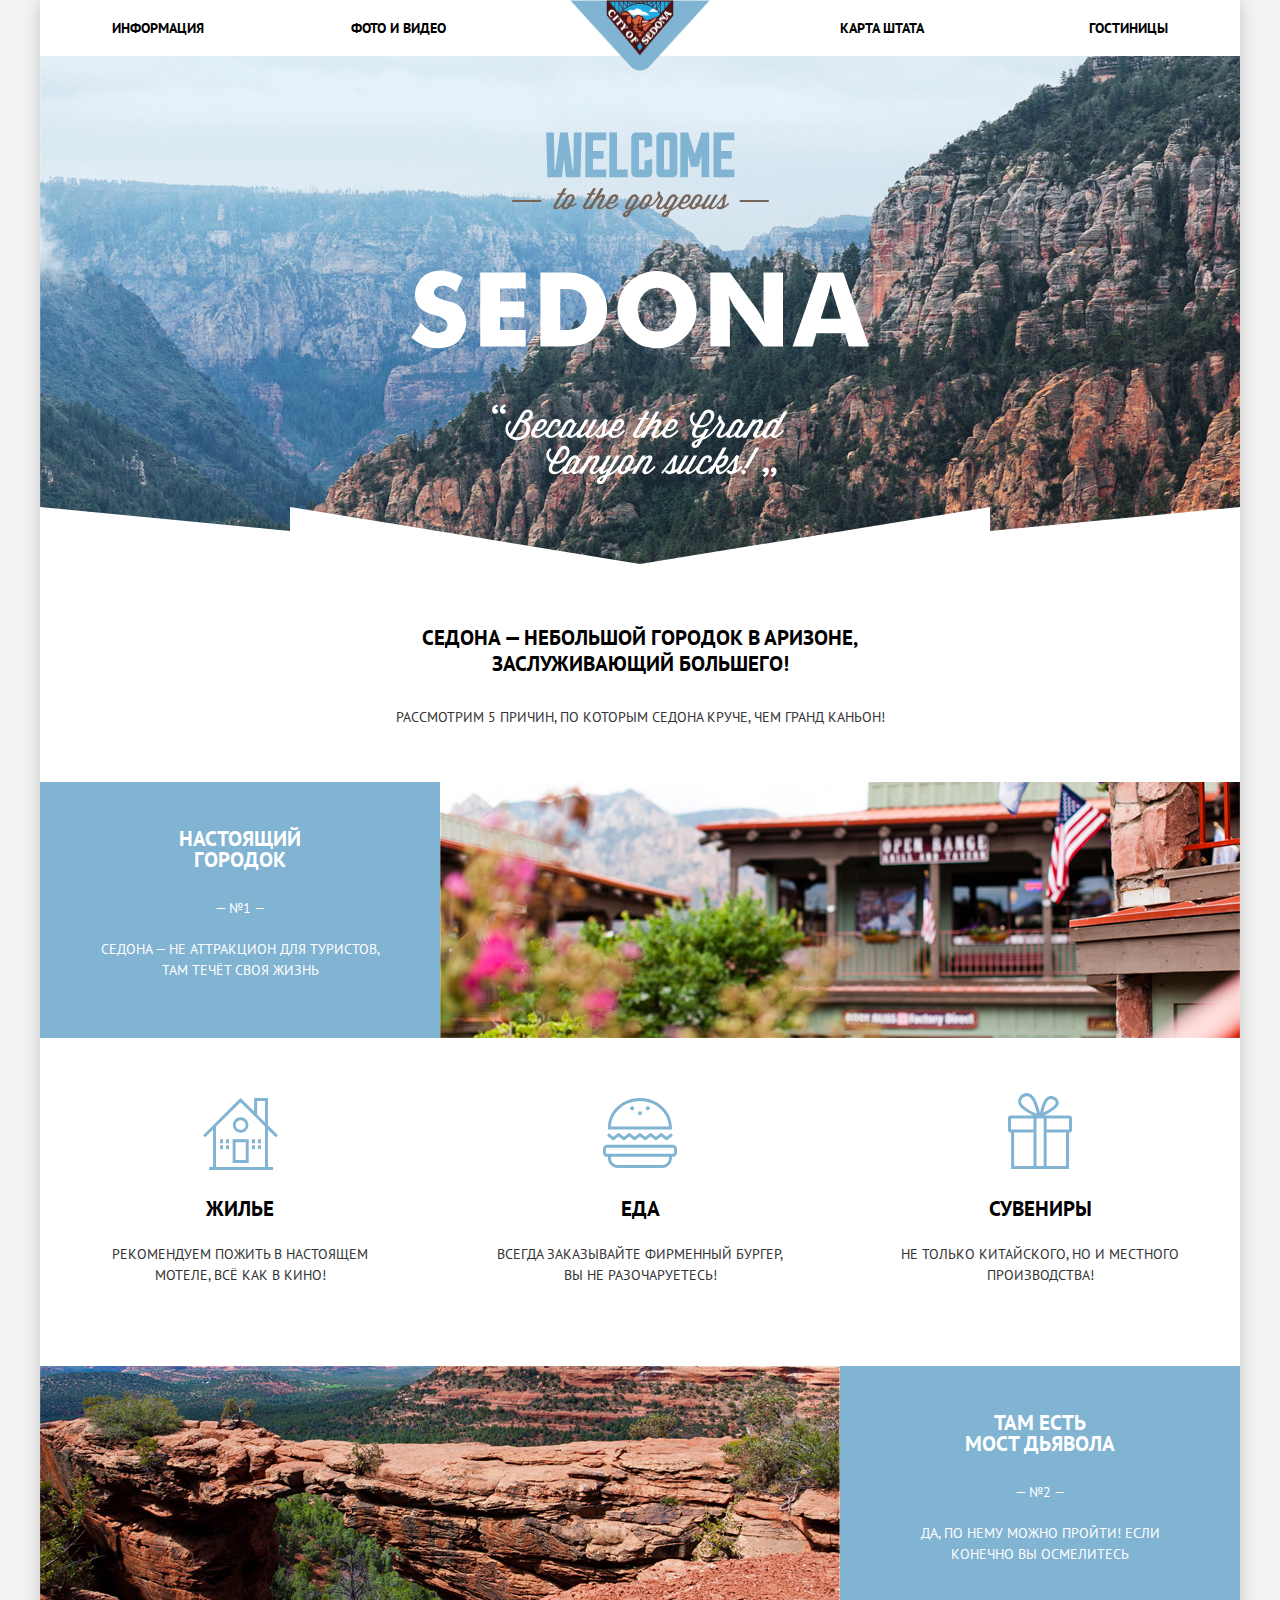
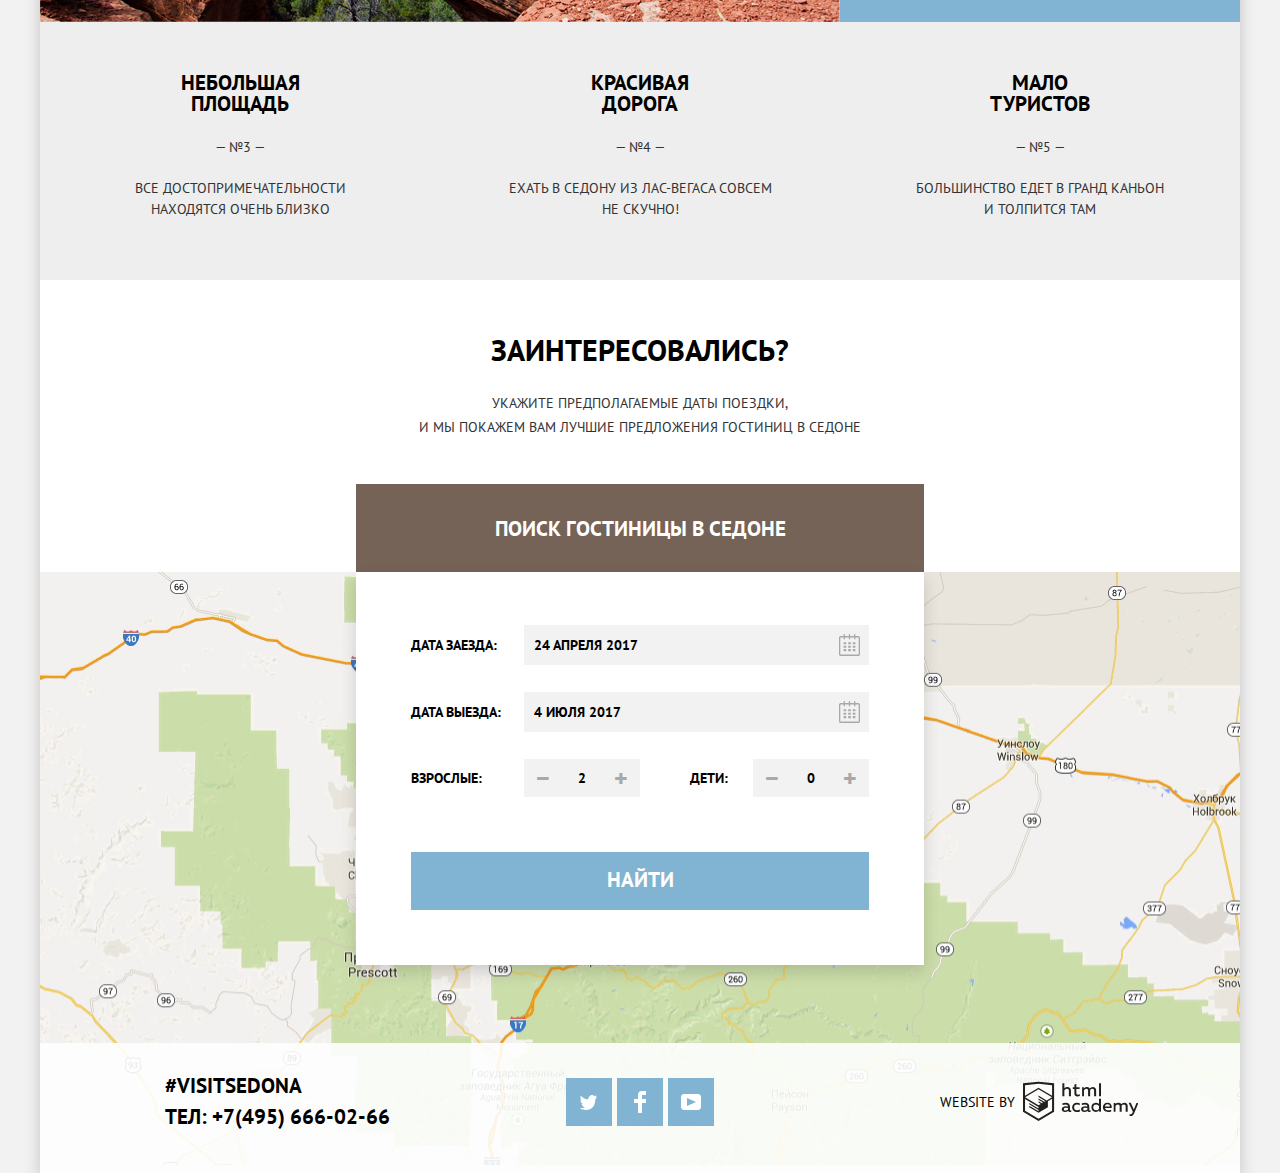
==== index.html @ 421734e9 "окончательные" ====
<!DOCTYPE html>
<html lang="ru">
  <head>
    <meta charset="utf-8">
    <title>HTML Academy: Седона</title>
    <link href="https://fonts.googleapis.com/css?family=PT+Sans:400,700&display=swap&subset=cyrillic" rel="stylesheet">
    <link href="css/normalize.css" rel="stylesheet">
    <link href="css/style.css" rel="stylesheet">
  </head>

  <body>
    <div class="container">
      <header>
        <nav class="main-navigation">
          <a class="main-header-logo"><img src="img/logo/logo.png" width="140" height="71" alt="City of Sedona"></a>
          <ul class="site-navigation">
            <li><a href="#">Информация</a></li>
            <li><a href="#">Фото и видео</a></li>
            <li><a href="#">Карта штата</a></li>
            <li><a href="sedona-hotels.html">Гостиницы</a></li>
          </ul>
        </nav>
      </header>

      <main>
        <section class="welcome-sedona">
          <img src="img/banners/welcome.svg" alt="Добро пожаловать в Седону!" width="459" height="353">
        </section>

        <section class="about-sedona">
          <h1>Седона — небольшой городок в Аризоне, заслуживающий большего!</h1>
          <p>Рассмотрим 5 причин, по которым Седона круче, чем Гранд Каньон!</p>
        </section>
        <section class="advantages">       <!-- Большая секция преимущества -->
          <ul class="reasons-list">
            <li class="big-reason">  <!-- Первая большая причина -->
                <div class="description-column">
                  <h2>Настоящий городок</h2>
                  <p class="reason-number">— №1 —</p>
                  <p class="reason-text">Седона — не аттракцион для туристов, там течёт своя жизнь</p>
                </div>
                <img class="big-reason-img" src="img/content/feature-picture1.jpg" alt="изображение городка в Седоне" width="800" height="256">
            </li>
            <li class="big-reason-advantages big-reason-advantages-housing">
              <h3>Жилье</h3>
              <p>Рекомендуем пожить в настоящем мотеле, всё как в кино!</p>
            </li>
            <li class="big-reason-advantages big-reason-advantages-food">
              <h3>Еда</h3>
              <p>Всегда заказывайте фирменный бургер, вы не разочаруетесь!</p>
            </li>
            <li class="big-reason-advantages big-reason-advantages-souvenirs">
              <h3>Сувениры</h3>
              <p>Не только китайского, но и местного производства!</p>
            </li>
            <li class="big-reason"> <!-- Вторая большая причина -->
              <img class="big-reason-img" src="img/content/feature-picture2.jpg" alt="изображение Моста Дьявола" width="800" height="256">
              <div class="description-column">
                <h2>Там есть<br>Мост дьявола</h2>
                <p class="reason-number">— №2 —</p>
                <p class="reason-text">Да, по нему можно пройти! Если конечно вы осмелитесь</p>
              </div>
            </li>
            <li class="small-reason">          <!-- маленькие причины -->
              <h3>Небольшая площадь</h3>
              <p class="reason-number">— №3 —</p>
              <p>Все достопримечательности находятся очень близко</p>
            </li>
            <li class="small-reason">
              <h3>Красивая дорога</h3>
              <p class="reason-number">— №4 —</p>
              <p>Ехать в Седону из Лас-Вегаса совсем не скучно!</p>
            </li>
            <li class="small-reason">
              <h3>Мало туристов</h3>
              <p class="reason-number">— №5 —</p>
              <p>Большинство едет в Гранд Каньон и толпится там</p>
            </li>
          </ul>
        </section>

        <section class="hotel-search">
          <h2>Заинтересовались?</h2>
          <p class="hotel-search-text">Укажите предполагаемые даты поездки,<br>и мы покажем вам лучшие предложения гостиниц в Седоне</p>
          <button class="brown-button brown-button-big" type="button">Поиск гостиницы в Седоне</button>
          <form class="search-form" action="index.html" method="post">
            <h3 class="visually-hidden">Поиск гостиницы в Седоне</h3>
            <p class="search-form-item">
              <label class="form-item-arrival" for="arrival-date">Дата заезда:</label>
              <input id="arrival-date" type="text" name="arrival-date" placeholder="24 апреля 2017" value="" >
              <button class="input-calendar" type="button">
                <svg xmlns="http://www.w3.org/2000/svg" width="21" height="22" viewBox="0 0 21 22"><path d="M19.251 2.025h-2.845V.648c0-.381-.294-.689-.656-.689-.363 0-.656.308-.656.689v1.377h-3.938V.648c0-.381-.294-.689-.655-.689-.363 0-.657.308-.657.689v1.377H5.906V.648c0-.381-.294-.689-.656-.689-.363 0-.657.308-.657.689v1.377H1.75C.784 2.025 0 2.847 0 3.862v16.302C0 21.179.784 22 1.75 22h17.501c.966 0 1.749-.821 1.749-1.836V3.862c0-1.015-.783-1.837-1.749-1.837zm.437 18.139a.448.448 0 0 1-.437.459H1.75a.45.45 0 0 1-.438-.459V3.862a.45.45 0 0 1 .438-.459h2.844v1.378c0 .381.294.689.657.689.362 0 .656-.308.656-.689V3.403h3.938v1.378c0 .381.294.689.657.689.361 0 .655-.308.655-.689V3.403h3.938v1.378c0 .381.293.689.656.689.362 0 .656-.308.656-.689V3.403h2.845c.241 0 .437.206.437.459v16.302z"/><path d="M4.594 8.225h2.625v2.066H4.594zM4.594 11.668h2.625v2.067H4.594zM4.594 15.112h2.625v2.066H4.594zM9.188 15.112h2.625v2.066H9.188zM9.188 11.668h2.625v2.067H9.188zM9.188 8.225h2.625v2.066H9.188zM13.781 15.112h2.625v2.066h-2.625zM13.781 11.668h2.625v2.067h-2.625zM13.781 8.225h2.625v2.066h-2.625z"/></svg>
              </button>
            </p>
            <p class="search-form-item">
              <label class="form-item-departure" for="departure-date">Дата выезда:</label>
              <input id="departure-date" type="text" name="departure-date" placeholder="4 июля 2017" value="">
              <button class="input-calendar" type="button">
                <svg xmlns="http://www.w3.org/2000/svg" width="21" height="22" viewBox="0 0 21 22"><path d="M19.251 2.025h-2.845V.648c0-.381-.294-.689-.656-.689-.363 0-.656.308-.656.689v1.377h-3.938V.648c0-.381-.294-.689-.655-.689-.363 0-.657.308-.657.689v1.377H5.906V.648c0-.381-.294-.689-.656-.689-.363 0-.657.308-.657.689v1.377H1.75C.784 2.025 0 2.847 0 3.862v16.302C0 21.179.784 22 1.75 22h17.501c.966 0 1.749-.821 1.749-1.836V3.862c0-1.015-.783-1.837-1.749-1.837zm.437 18.139a.448.448 0 0 1-.437.459H1.75a.45.45 0 0 1-.438-.459V3.862a.45.45 0 0 1 .438-.459h2.844v1.378c0 .381.294.689.657.689.362 0 .656-.308.656-.689V3.403h3.938v1.378c0 .381.294.689.657.689.361 0 .655-.308.655-.689V3.403h3.938v1.378c0 .381.293.689.656.689.362 0 .656-.308.656-.689V3.403h2.845c.241 0 .437.206.437.459v16.302z"/><path d="M4.594 8.225h2.625v2.066H4.594zM4.594 11.668h2.625v2.067H4.594zM4.594 15.112h2.625v2.066H4.594zM9.188 15.112h2.625v2.066H9.188zM9.188 11.668h2.625v2.067H9.188zM9.188 8.225h2.625v2.066H9.188zM13.781 15.112h2.625v2.066h-2.625zM13.781 11.668h2.625v2.067h-2.625zM13.781 8.225h2.625v2.066h-2.625z"/></svg>
              </button>
            </p>
            <p class="people-counter">
              <label for="adult">Взрослые:</label>
              <span class="people-counter-container">
                <button type="button">−</button>
                <input id="adult" type="number" name="adult" value="2">
                <button type="button">+</button>
              </span>
            </p>
            <p class="people-counter">
              <label for="child">Дети:</label>
              <span class="people-counter-container">
                <button type="button">−</button>
                <input id="child" type="number" name="child" value="0">
                <button type="button">+</button>
              </span>
            </p>
            <button type="submit" class="blue-button blue-button-big">Найти</button>
          </form>

        </section>
        <img src="img/content/map.png" alt="город Седона расположен в северной части долины Верде штата Аризона, по обе стороны границы между округами Коконино и Явапаи" width="1200" height="593">
      </main>

      <footer class="main-footer index-footer">
        <p class="footer-contacts">
          <span>#visitSEDONA</span>
          <a href="tel:+74956660266">Тел: +7(495) 666-02-66</a>
        </p>
        <ul class="footer-social-list">
          <li>
            <a class="social-button" href="#">
              <span class="visually-hidden">Twitter</span>
              <svg xmlns="http://www.w3.org/2000/svg" xmlns:xlink="http://www.w3.org/1999/xlink" width="17" height="15" viewBox="0 0 17 15">
                <image width="17" height="15"/>
                <path fill="#FFF" d="M10.95.144c1.685-.496 2.984.27 3.577 1.179.673-.231 1.331-.481 2.011-.708a2.345 2.345 0 0 1-.857 1.768c.685.17 1.304-.491 1.304-.491-.169 1-1.006 1.788-1.563 2.024-.231 6.75-3.175 11.217-10.077 11.082h-.446c-.41 0-4.164-.46-4.898-1.887 2.271.196 3.893-.422 4.693-1.177-.96-.3-2.679-.477-2.979-2.95.349.106.564.228 1.19.119C1.705 8.247.374 7.53.448 5.33c.285.328 1.067.536 1.34.472C1.085 5.561-.182 2.442.894.85c1.818 1.854 3.735 3.606 7.152 3.773C8.254 2.33 9.183.793 10.95.144z"/>
              </svg>
            </a>
          </li>
          <li>
            <a class="social-button" href="#">
              <span class="visually-hidden">Facebook</span>
              <svg xmlns="http://www.w3.org/2000/svg" width="12" height="22" viewBox="0 0 12 22">
                <path fill="#FFF" d="M12 4V0H8a4 4 0 0 0-4 4v4H0v4h4v10h4V12h4V8H8V4h4z"/>
              </svg>
            </a>
          </li>
          <li>
            <a class="social-button" href="#">
              <span class="visually-hidden">YouTube</span>
              <svg xmlns="http://www.w3.org/2000/svg" xmlns:xlink="http://www.w3.org/1999/xlink" width="20" height="16" viewBox="0 0 20 16">
                <image width="20" height="16" />
                <path fill="#FFF" d="M17 0H3C1.35 0 0 1.35 0 3v10c0 1.65 1.35 3 3 3h14c1.65 0 3-1.35 3-3V3c0-1.65-1.35-3-3-3zM6.027 11.998V4.002L15.014 8l-8.987 3.998z"/>
              </svg>
            </a>
          </li>
        </ul>
          <p class="footer-copyright">
            <span>
              Website by
            </span>
            <a class="footer-copyright-link" href="https://htmlacademy.ru/intensive/htmlcss" target="_blank">
              <span class="visually-hidden">HTML-Academia</span>
              <svg xmlns="http://www.w3.org/2000/svg" data-name="Layer 1" width="115" height="41" viewBox="0 0 113 39">
                  <path fill="#231f20" d="M46.84 28.22a2.07 2.07 0 0 0 .58-.11v1.4a3.41 3.41 0 0 1-1.24.22 1.75 1.75 0 0 1-1.75-1 5.08 5.08 0 0 1-3.3 1.13c-1.59 0-3.06-.87-3.06-2.68 0-2.24 2.08-2.93 3.9-2.93a11.63 11.63 0 0 1 2.28.26v-.31c0-1.09-.8-1.86-2.3-1.86a7.79 7.79 0 0 0-3.15.67v-1.79a10.72 10.72 0 0 1 3.35-.58c2.48 0 4 1.18 4 3.83v3.14a.57.57 0 0 0 .69.61zm-6.76-1.19a1.42 1.42 0 0 0 1.64 1.29 3.56 3.56 0 0 0 2.53-1v-1.51a10.21 10.21 0 0 0-1.9-.22c-1.1.01-2.27.35-2.27 1.45zM53.06 20.62a5.29 5.29 0 0 1 2.7.67v1.79a4.28 4.28 0 0 0-2.42-.73 2.89 2.89 0 1 0 0 5.76 5.26 5.26 0 0 0 2.55-.67v1.8a6.58 6.58 0 0 1-2.9.6 4.42 4.42 0 0 1-4.72-4.54 4.54 4.54 0 0 1 4.79-4.68zM65.84 28.22a2.07 2.07 0 0 0 .58-.11v1.4a3.41 3.41 0 0 1-1.24.22 1.75 1.75 0 0 1-1.75-1 5.08 5.08 0 0 1-3.3 1.13c-1.59 0-3.06-.87-3.06-2.68 0-2.24 2.08-2.93 3.9-2.93a11.63 11.63 0 0 1 2.28.26v-.31c0-1.09-.8-1.86-2.3-1.86a7.79 7.79 0 0 0-3.15.67v-1.79a10.72 10.72 0 0 1 3.35-.58c2.48 0 4 1.18 4 3.83v3.14a.57.57 0 0 0 .69.61zm-6.76-1.19a1.42 1.42 0 0 0 1.64 1.29 3.56 3.56 0 0 0 2.53-1v-1.51a10.21 10.21 0 0 0-1.9-.22c-1.11.01-2.27.35-2.27 1.45zM76.67 16.85v12.76h-1.76v-1.39a4.07 4.07 0 0 1-3.35 1.62 4.62 4.62 0 0 1 0-9.22 4 4 0 0 1 3.15 1.37v-5.14h2zm-4.76 5.48a2.9 2.9 0 0 0 0 5.8 3 3 0 0 0 2.79-1.84v-2.13a3.06 3.06 0 0 0-2.79-1.83zM82.99 20.62c3.48 0 4.68 2.81 4.12 5.34h-6.58c.22 1.57 1.75 2.22 3.35 2.22a6.41 6.41 0 0 0 2.77-.62v1.68a7.5 7.5 0 0 1-3.14.6c-2.68 0-5-1.53-5-4.61a4.39 4.39 0 0 1 4.48-4.61zm.09 1.62a2.39 2.39 0 0 0-2.57 2.26h4.85a2.06 2.06 0 0 0-2.28-2.26zM89.1 29.61v-8.75h1.73v1.09a4 4 0 0 1 2.92-1.33 3 3 0 0 1 2.73 1.4 4.33 4.33 0 0 1 3.06-1.4 3.21 3.21 0 0 1 3.32 3.52v5.47h-2V24.2a1.67 1.67 0 0 0-1.73-1.84 2.94 2.94 0 0 0-2.17 1.18V29.61h-2V24.2a1.67 1.67 0 0 0-1.73-1.84 3.11 3.11 0 0 0-2.32 1.35v5.91h-2zM111.47 20.86h2l-4.1 9.93c-.95 2.28-2.19 3-3.52 3a5 5 0 0 1-1.15-.15v-1.66a3 3 0 0 0 .89.13c.95 0 1.66-.67 2.17-2l.18-.44-4.16-8.82h2.13l3 6.6zM40.66 1.53v5a4 4 0 0 1 2.83-1.2A3.41 3.41 0 0 1 47.1 8.9v5.41h-2V9.15a1.9 1.9 0 0 0-2-2.1 3.08 3.08 0 0 0-2.44 1.46v5.8h-2V1.53h2zM52.43 2.42v3.12h3.17v1.71h-3.17v4c0 1.15.53 1.53 1.66 1.53a4.71 4.71 0 0 0 1.77-.35v1.68a7.14 7.14 0 0 1-2.35.38 2.68 2.68 0 0 1-3-2.88V7.23h-1.6V5.52h1.57V2.88zM58.1 14.29V5.54h1.73v1.09a4 4 0 0 1 2.92-1.33 3 3 0 0 1 2.73 1.4 4.33 4.33 0 0 1 3.06-1.4 3.21 3.21 0 0 1 3.32 3.52v5.47h-2V8.88a1.67 1.67 0 0 0-1.73-1.84 2.94 2.94 0 0 0-2.17 1.18V14.29h-2V8.88a1.67 1.67 0 0 0-1.73-1.84 3.11 3.11 0 0 0-2.32 1.35v5.91h-2zM74.72 1.52h1.95v12.76h-1.95zM15.44.02h-.16L0 1.62v28l15.28 9.09 15.28-9.09v-28zm13.12 28.45l-13.28 7.9L2 28.47V16.99l13.22 7.87v1.43l-9.07-5.4v1.38l9.11 5.47v1.46l-9.1-5.42v1.38l9.11 5.47 9.19-5.5V19.22l4.1-2.45v11.67zm0-13.16l-3.65 2.14-1.68 1-8-4.76v1.38l6.84 4.07h-.06l-.15.09-1 .57-5.64-3.36v1.38l4.45 2.65-1.05.7-3.36-2v1.38l2.21 1.3-2.25 1.35-13.16-7.82 13.17-7.92zm0-1.39L15.21 6.05l-13.2 7.86V3.41l13.28-1.39 13.28 1.39v10.51z"/>
              </svg>
            </a>
          </p>
      </footer>
    </div>
  </body>
</html>
---- css/style.css ----
body {
  margin: 0;
  padding: 0;

  font-family: "PT Sans", Arial, sans-serif;
  font-size: 14px;
  line-height: 1.86;
  font-weight: 400;
  color: #000000;
  text-transform: uppercase;
  background-color: #f2f2f2;
}

a {
  text-decoration: none;
}

.visually-hidden {
  position: absolute;
  clip: rect(0 0 0 0);
  width: 1px;
  height: 1px;
  margin: -1px;
}

.container {
  position: relative;
  margin: 0 auto;
  width: 1200px;
  box-shadow: 0px 5px 15px 0 rgba(0,1,1,0.2);
}

.brown-button {
  font-family: "PT Sans", Arial, sans-serif;
  text-transform: uppercase;
  line-height: 1.5;
  font-weight: 700;
  outline: none;
  color: #ffffff;
  text-align: center;
  background-color: #766357;
  border: none;
  display: inline-block;
  vertical-align: top;
  height: 20px;
  padding-left: 17px;
  padding-right: 17px;
  padding-top: 4px;
  padding-bottom: 3px;
  cursor: pointer;
}

.blue-button {
  font-family: "PT Sans", Arial, sans-serif;
  text-transform: uppercase;
  font-size: 14px;
  line-height: 1.5;
  font-weight: 700;
  outline: none;
  color: #ffffff;
  text-align: center;
  background-color: #81b3d2;
  border: none;
  display: inline-block;
  vertical-align: top;
}

.main-navigation {
  color: #000000;
  font-weight: 700;
  background-color: #ffffff;
  position: relative;
  z-index: 1;
}

.nav-selected {
  color: #766357;
  font-weight: 700;
}

.site-navigation {
  display: flex;
  flex-wrap: wrap;
  list-style: none;
  margin: 0;
  padding: 0;
  padding-top: 15px;
  padding-bottom: 15px;
  margin-top: -71px;
  justify-content: flex-start;
  align-items: center;
}

.site-navigation a {
  font-weight: 700;
  color: inherit;
}

.site-navigation li {
  flex-basis: 239px;
}

.site-navigation li:nth-child(4n + 1) {
  padding-left: 72px;
  text-align: left;
}

.site-navigation li:nth-child(4n + 2) {
  text-align: left;
}

.site-navigation li:nth-child(4n + 3) {
  text-align: right;
  margin-left: 95px;
}

.site-navigation li:nth-child(4n + 4) {
  text-align: right;
  margin-left: 5px;
}

.site-navigation a:hover,
.site-navigation a:focus {
  color: #81b3d2;
}

.site-navigation a:active {
  color: #000000;
  opacity: 0.3;
}

.main-header-logo {
  display: block;
  margin: 0 auto;
  width: 140px;
  height: 71px;
}

.welcome-sedona {
  position: relative;
  background-image: url("../img/bg/background-photo.jpg");
  background-repeat: no-repeat;
  background-position: center -82px;
  height: 508px;
  background-color: #3f86b0;
  background-size: cover;
  text-align: center;
}

.welcome-sedona::after {
  content: "";
  position: absolute;
  background-repeat: no-repeat;
  bottom: 0;
  height: 57px;
  left: 0;
  right: 0;
  background-image: url("../img/bg/intro-mask.svg");
}

.welcome-sedona img {
  margin-top: 76px;
  width: 459px;
  height: 353px;
}

.about-sedona {
  text-align: center;
  background-color: #ffffff;
  padding-top: 61px;
  padding-bottom: 52px;
}

.about-sedona h1 {
  width: 450px;
  font-size: 21px;
  line-height: 1.24;
  font-weight: 700;
  margin-left: auto;
  margin-right: auto;
  margin-top: 0;
  margin-bottom: 27px;
}

.about-sedona p {
  margin: 0;
  padding: 0;
  width: 600px;
  margin-left: auto;
  margin-right: auto;
  color: #333333;
}

/* ПРЕИМУЩЕСТВА СЕДОНЫ */
.reasons-list {
  padding: 0;
  margin: 0;
  list-style: none;
  line-height: 1.5;
  text-align: center;
  display: flex;
  flex-wrap: wrap;
}

.big-reason {
  min-height: 140px;
  flex-basis: 100%;
  display: flex;
  background-color: #81b3d2;
}

/* ПЕРВАЯ БОЛЬШАЯ ПРИЧИНА */
.description-column {
  margin: 0;
  line-height: 21px;
  color: #ffffff;
  min-height: 140px;
  padding-top: 46px;
  padding-bottom: 30px;
  padding-left: 48px;
  padding-right: 48px;
  flex-grow: 1;
}

.description-column h2 {
  margin: 0;
  padding: 0;
  font-size: 21px;
  font-weight: 700;
  width: 160px;
  margin-left: auto;
  margin-right: auto;
  margin-bottom: 28px;
}

.reason-number {
  margin: 0;
  margin-bottom: 20px;
}

.reason-text {
  margin: 0;
  padding: 0;
}

.big-reason-img {
  vertical-align: top;
}

.big-reason-advantages,
.small-reason {
  box-sizing: border-box;
}

.big-reason-advantages {
  background-color: #ffffff;
  width: 400px;
  padding-top: 160px;
  padding-bottom: 80px;
  padding-left: 55px;
  padding-right: 55px;
}

.big-reason-advantages h3 {
  line-height: 1;
  margin: 0;
  font-size: 21px;
  font-weight: 700;
  margin-bottom: 25px;
}

.big-reason-advantages p {
  margin: 0;
  color: #333333;
}

.big-reason-advantages-housing {
  background-image: url(../img/bg/icon-reason1.svg);
  background-repeat: no-repeat;
  background-position: top 60px center;
}

.big-reason-advantages-food {
  background-image: url(../img/bg/icon-reason3.svg);
  background-repeat: no-repeat;
  background-position: top 60px center;
}

.big-reason-advantages-food p {
  width: 290px;
}

.big-reason-advantages-souvenirs {
  background-image: url(../img/bg/icon-reason2.svg);
  background-repeat: no-repeat;
  background-position: top 55px center;
}

.small-reason {
  background-color: #eeeeee;
  width: 400px;
  padding-top: 50px;
  padding-bottom: 60px;
  padding-left: 65px;
  padding-right: 65px;
}

.small-reason h3 {
  margin: 0;
  line-height: 1;
  font-size: 21px;
  font-weight: 700;
  padding-left: 58px;
  padding-right: 58px;
  margin-bottom: 23px;
}

.small-reason p {
  margin: 0;
  width: 270px;
  color: #333333;
}

.small-reason:last-of-type p:not(.reason-number){
  width: 250px;
  margin-left: 10px;
}

.small-reason .reason-number {
  margin-bottom: 20px;
}

.hotel-search {
  position: relative;
  text-align: center;
  padding-top: 52px;
  background-color: #ffffff;
}

.hotel-search h2 {
  margin: 0;
  padding: 0;
  font-size: 30px;
  line-height: 36px;
  font-weight: 700;
}

.hotel-search-text {
  margin: 0;
  padding: 0;
  margin-top: 23px;
  line-height: 24px;
  font-weight: 400;
  color: #333333;
}

.brown-button-big {
  font-size: 21px;
  margin-top: 45px;
  height: 88px;
  width: 568px;
  cursor: pointer;
}

.search-form {
  margin: 0;
  padding: 0;
  position: absolute;
  top: 100%;
  left: 50%;
  margin-left: -284px;
  display: flex;
  flex-wrap: wrap;
  align-content: flex-start;
  align-items: stretch;
  background-color: #ffffff;
  text-align: left;
  padding-top: 53px;
  padding-bottom: 40px;
  padding-left: 55px;
  padding-right: 55px;
  width: 458px;
  min-height: 300px;
  box-shadow: 0px 7px 15px 0 rgba(0, 1, 1, 0.15);
}

.search-form input {
  height: 36px;
  text-transform: uppercase;
}

.search-form-item {
  margin: 0;
  padding: 0;
  margin-bottom: 27px;
  position: relative;
  display: flex;
  flex-basis: 100%;
  justify-content: space-between;
  align-items: center;
}

.search-form-item input {
  padding: 0;
  width: 298px;
  margin-left: auto;
  padding-right: 35px;
  padding-left: 8px;
}

::-webkit-input-placeholder {
  color: #000000;
}

input[type="text"]::-moz-placeholder {
  color: #000000;
  opacity: 1;
}

::-ms-input-placeholder {
  color: #000000;
}

:-ms-input-placeholder {
  color: #000000;
}

input[type='number'] {
  -moz-appearance:textfield;
}

input::-webkit-outer-spin-button,
input::-webkit-inner-spin-button {
  -webkit-appearance: none;
}

.search-form input::-webkit-outer-spin-button,
.search-form input::-webkit-inner-spin-button {
  -webkit-appearance: none;
}

.input-calendar {
  outline: none;
  border: none;
  margin: 0;
  padding: 0;
  width: 30px;
  height: 38px;
  position: absolute;
  right: 5px;
  top: 0;
  margin-top: 2px;
  background-color: transparent;
  fill: #a9a9a9;
  cursor: pointer;
}

.input-calendar:hover,
.input-calendar:focus {
  background-color: transparent;
  fill: #231f20;
}

.input-calendar:active {
  background-color: transparent;
  fill: #81b3d2;
}

.people-counter {
  display: flex;
  align-items: center;
  justify-content: space-between;
  flex-basis: 50%;
  margin: 0;
  padding: 0;
  min-height: 38px;
  margin-bottom: 55px;
  flex-grow: 1;
}

.people-counter-container {
  display: flex;
  justify-content: flex-start;
  align-items: center;
}

.people-counter input {
  padding: 0;
  width: 36px;
  height: 34px;
  text-align: center;
}

.people-counter:nth-child(2n + 1) label {
  margin-left: 50px;
}

.people-counter button {
  outline: none;
  border: none;
  background-color: #f2f2f2;
  width: 38px;
  height: 38px;
  color: #a9a9a9;
  font-size: 26px;
  font-weight: 800;
  cursor: pointer;
}

.people-counter button:hover,
.people-counter button:focus {
  color: #231f20;
}

.people-counter button:active {
  color: #81b3d2
}

.hotel-search label {
  font-weight: 700;
}

.hotel-search input {
  font-family: "PT Sans", Arial, sans-serif;
  font-size: 14px;
  line-height: 26px;
  font-weight: 700;
  outline: none;
  background-color: #f2f2f2;
  border: 2px solid #f2f2f2;
}

.hotel-search input:hover {
  background-color: #ebebeb;
  border: 2px solid #ebebeb;
}

.hotel-search input:focus {
  background-color: #ffffff;
  border: 2px solid #e5e5e5;
}

.brown-button:hover,
.brown-button:focus {
  background-color: #604e43;
}

.brown-button:active {
  background-color: #503e33;
  color: rgba(255, 255, 255, 0.3);
}

.column-2 .brown-button {
  margin-top: 14px;
}

.blue-button-detail {
  height: 20px;
  margin-top: 14px;
  padding-left: 17px;
  padding-right: 17px;
  padding-top: 4px;
   padding-bottom: 3px;
}

.blue-button-big {
  font-size: 21px;
  padding-top: 12px;
  padding-bottom: 14px;
  width: 100%;
  cursor: pointer;
}

.blue-button:hover,
.blue-button:focus {
  background-color: #669ec0;
}

.blue-button:active {
  background-color: #5496bd;
  color: rgba(255, 255, 255, 0.3);
}

.main-footer {
  display: flex;
  justify-content: center;
  align-items: flex-start;
  padding-top: 30px;
  padding-bottom: 42px;
  padding-left: 125px;
  padding-right: 101px;
  background-color: rgba(254, 254, 254, 0.9);
  min-height: 50px;
}

.index-footer {
  position: absolute;
  bottom: 0;
  right: 0;
  left: 0;
}

.footer-contacts {
  font-size: 21px;
  font-weight: 700;
  line-height: 1.24;
  width: 370px;
  padding: 0;
  margin: 0;
  margin-right: 170px;
}

.footer-contacts a {
  color: #000000;
}

.footer-contacts span {
  display: block;
  margin-bottom: 5px;
}

.footer-social-list {
  text-align: center;
  align-self: center;
  list-style: none;
  margin: 0;
  padding: 0;
  margin-top: 5px;
  display: flex;
  width: 250px;
  flex-wrap: wrap;
}

.social-button {
  display: flex;
  width: 46px;
  height: 48px;
  align-items: center;
  justify-content: center;
  background-color: #81b3d2;
  margin-bottom: 5px;
  margin-right: 5px;
}

.social-button:hover,
.social-button:focus {
  background-color: #669ec0;
}

.social-button:active {
  background-color: #5496bd;
}

.social-button:active path {
  opacity: 0.3;
}

.footer-copyright {
  display: flex;
  align-items: center;
  margin: 0;
  width: 320px;
  margin-left: 218px;
  text-align: center;
  align-self: center;
}

.footer-copyright span {
  margin-right: 8px;
  min-width: 75px;
}

.footer-copyright-link {
  display: block;
  margin-top: 6px;
}

.footer-copyright-link:hover path,
.footer-copyright-link:focus path {
  fill: #81b3d2;
}

.footer-copyright-link:active path {
  fill: #bdbbbc
}

/* Для страницы sedona-hotels*/

.filter-form {
  background-image: url(../img/bg/filter-background.jpg);
  min-height: 165px;
  background-color: #4a789d;
  background-repeat: no-repeat;
  background-position: center -295px;
  padding-left: 72px;
  padding-right: 74px;
  padding-top: 28px;
  padding-bottom: 5px;
}

.filter-form form {
  display: flex;
}

.filter-form p {
  margin: 0;
  padding: 0;
}

.filter-form legend {
  font-size: 16px;
  font-weight: 700;
  line-height: 1.31;
  color: #ffffff;
  margin-bottom: 21px;
}

.filter-form label {
  color: #ffffff;
  line-height: 1.86;
}

.filter-form fieldset {
  margin: 0;
  padding: 0;
  border: 0 none;
  flex-basis: 200px;
  margin-right: 55px;
}

/* ЧЕКБОКСЫ */
.form-checkbox {
  padding-left: 39px;
  padding-top: 3px;
  padding-bottom: 3px;
  cursor: pointer;
  position: relative;
}

.form-checkbox input[type="checkbox"] + .checkbox-indicator {
  position: absolute;
  top: 0;
  left: 0;
  width: 27px;
  height: 23px;
  background-repeat: no-repeat;
  background-image: url(../img/icons/checkbox-off.svg);
}

.form-checkbox input[type="checkbox"]:checked + .checkbox-indicator {
  background-image: url(../img/icons/checkbox-on.svg);
}

.form-checkbox input[type="checkbox"]:focus + .checkbox-indicator {
  outline: 2px solid #6a6a6a;
}

.form-checkbox input[type="checkbox"]:disabled + .checkbox-indicator {
  background-image: url(../img/icons/checkbox-off-disabled.svg);
}

.form-checkbox input[type="checkbox"]:checked:disabled + .checkbox-indicator {
  background-image: url(../img/icons/checkbox-on-disabled.svg);
}

.filter-item {
  margin-bottom: 22px;
}

/* СЛОЖНЫЙ ФИЛЬТР */
.filter-range {
  width: 316px;
  color: #ffffff;
  margin-left: auto;
}

.filter-range-title {
  margin-bottom: 9px;
  font-weight: 600;
  font-size: 16px;
  line-height: 21px;
}

.price-controls {
  position: relative;
  height: 34px;
  margin-bottom: 20px;
  font-size: 0;
  border: 2px solid #ffffff;
  border-radius: 2px;
}

.price-controls::after {
  content: "";
  position: absolute;
  top: 50%;
  left: 50%;
  width: 2px;
  height: 22px;
  background: #ffffff;
  transform: translate(-50%, -50%);
}

.price-controls label {
  display: inline-block;
  font-size: 14px;
  vertical-align: middle;
  cursor: pointer;
}

.price-controls .min-price {
  width: 90px;
  padding-left: 65px;
}

.price-controls .max-price {
  width: 90px;
  margin-left: 10px;
  padding-left: 45px;
}

.price-controls input {
  width: 50px;
  margin: 0;
  color: inherit;
  font: inherit;
  background: none;
  border: none;
}

.range-controls {
  position: relative;
  margin-bottom: 32px;
}

.range-controls .scale {
  height: 2px;
  background: rgba(255, 255, 255, 0.3);
}

.range-controls .bar {
  width: 80%;
  height: 2px;
  background: #ffffff;
}

.range-toggle {
  position: absolute;
  top: -9px;
  width: 4px;
  height: 4px;
  background: #ababab;
  border: 8px solid #ffffff;
  border-radius: 50%;
  box-shadow: 0 2px 1px 0 rgba(0, 1, 1, 0.2);
  cursor: pointer;
}

.range-toggle:hover {
  background: #1c4f80;
}

.range-toggle-min {
  left: 0;
}

.range-toggle-max {
  left: 80%;
}

.btn-transparent {
  display: block;
  margin: 0 auto;
  padding: 6px 35px;
  font-size: 14px;
  line-height: 20px;
  color: #ffffff;
  text-transform: uppercase;
  background: transparent;
  border: 2px solid #ffffff;
  border-radius: 2px;
  cursor: pointer;
}

.btn-transparent:hover {
  color: #000000;
  background: #ffffff;
}

/* ПОЛОСА С СОРТИРОВКОЙ */
.results {
  background-color: #fefefe;
  display: flex;
  align-items: center;
  padding-left: 72px;
  padding-right: 65px;
  padding-top: 31px;
  padding-bottom: 30px;
  border-bottom: 1px solid #f2f2f2;
}

.results h3 {
  margin: 0;
  font-size: 21px;
  font-weight: 700;
  line-height: 26px;
  text-align: left;
  width: 165px;
}

.results h4,
.sorting-list li {
  margin: 0;
  padding: 0;
  font-size: 12px;
  font-weight: 400;
  line-height: 18px;
  text-align: left;
}

.sorting-list {
  margin: 0;
  padding: 0;
  display: flex;
  flex-wrap: wrap;
  min-width: 400px;
  margin-right: auto;
}

.results h4 {
  margin-right: 8px;
}

.sorting-list li {
  list-style: none;
  margin-left: 33px;
}

.sorting-list a {
  color: #000000;
  opacity: 0.7;
  border-bottom: 1px dotted #81b3d2;
}

.sorting-list .sort-selected {
  color: #81b3d2;
  border-color: transparent;
}

.sorting-list a:not(.sort-selected):hover,
.sorting-list a:not(.sort-selected):focus {
  color: #81b3d2;
}

.sorting-list a:not(.sort-selected):active {
  color: #000000;
  border-color: transparent;
}

.sorting-buttons {
  min-width: 45px;
}

.sorting-item:first-child {
  margin-right: 10px;
}

.sorting-item-selected path{
  fill: #81b3d2;
}

.sorting-item:hover path,
.sorting-item:focus path {
  fill: #000000;
}

.sorting-item:active path {
  fill: #81b3d2;
}

.description-hotel .name-hotel{
  color: #000000;
}

.description-hotel .name-hotel:hover,
.description-hotel .name-hotel:focus {
  color: #81b3d2;
}

.description-hotel .name-hotel:active {
  opacity: 0.3;
}

.found-hotel ul {
  list-style: none;
  margin: 0;
  padding: 0;
}

.all-found-hotels {
  background-color: #fefefe;
}

.found-hotel {
  display: flex;
  flex-direction: row;
  border-bottom: 1px solid #f2f2f2;
  justify-content: space-between;
  padding-left: 72px;
  padding-right: 73px;
  padding-top: 18px;
  padding-bottom: 24px;
}

.found-hotel figure {
  margin: 0;
  padding-top: 10px;
}

.found-hotel h3 {
  margin: 0;
  padding: 0;
}

.description-hotel {
  padding: 0;
  margin: 0;
  margin-left: 30px;
  margin-right: auto;
  margin-bottom: 7px;
  min-width: 260px;
}

.columns-container {
  margin: 0;
  padding: 0;
  display: flex;
}

.column-1 {
  margin: 0;
  padding: 0;
  min-height: 36px;
  -ms-grid-row-align: center;
  align-self: center;
  margin-right: 6px;
}

.description-hotel h3 {
  font-size: 21px;
  font-weight: 700;
}

.description-hotel p,
.rating {
  margin: 0;
  padding: 0;
  line-height: 1.5;
  color: #333333;
}

.rating {
  margin: 0;
  padding: 0;
  padding-top: 10px;
  margin-bottom: 6px;
  display: flex;
  flex-direction: column;
  justify-content: space-between;
}

.rating ul {
  display: flex;
  list-style: none;
  justify-content: flex-end;
}

.rating li {
  padding-left: 5px;
}

.rating p {
  margin: 0;
  background-color: #f2f2f2;
  color: #666666;
  padding-top: 3px;
  padding-right: 13px;
  padding-bottom: 3px;
  padding-left: 16px;
}

.rating-nmb {
  margin: 0;
}
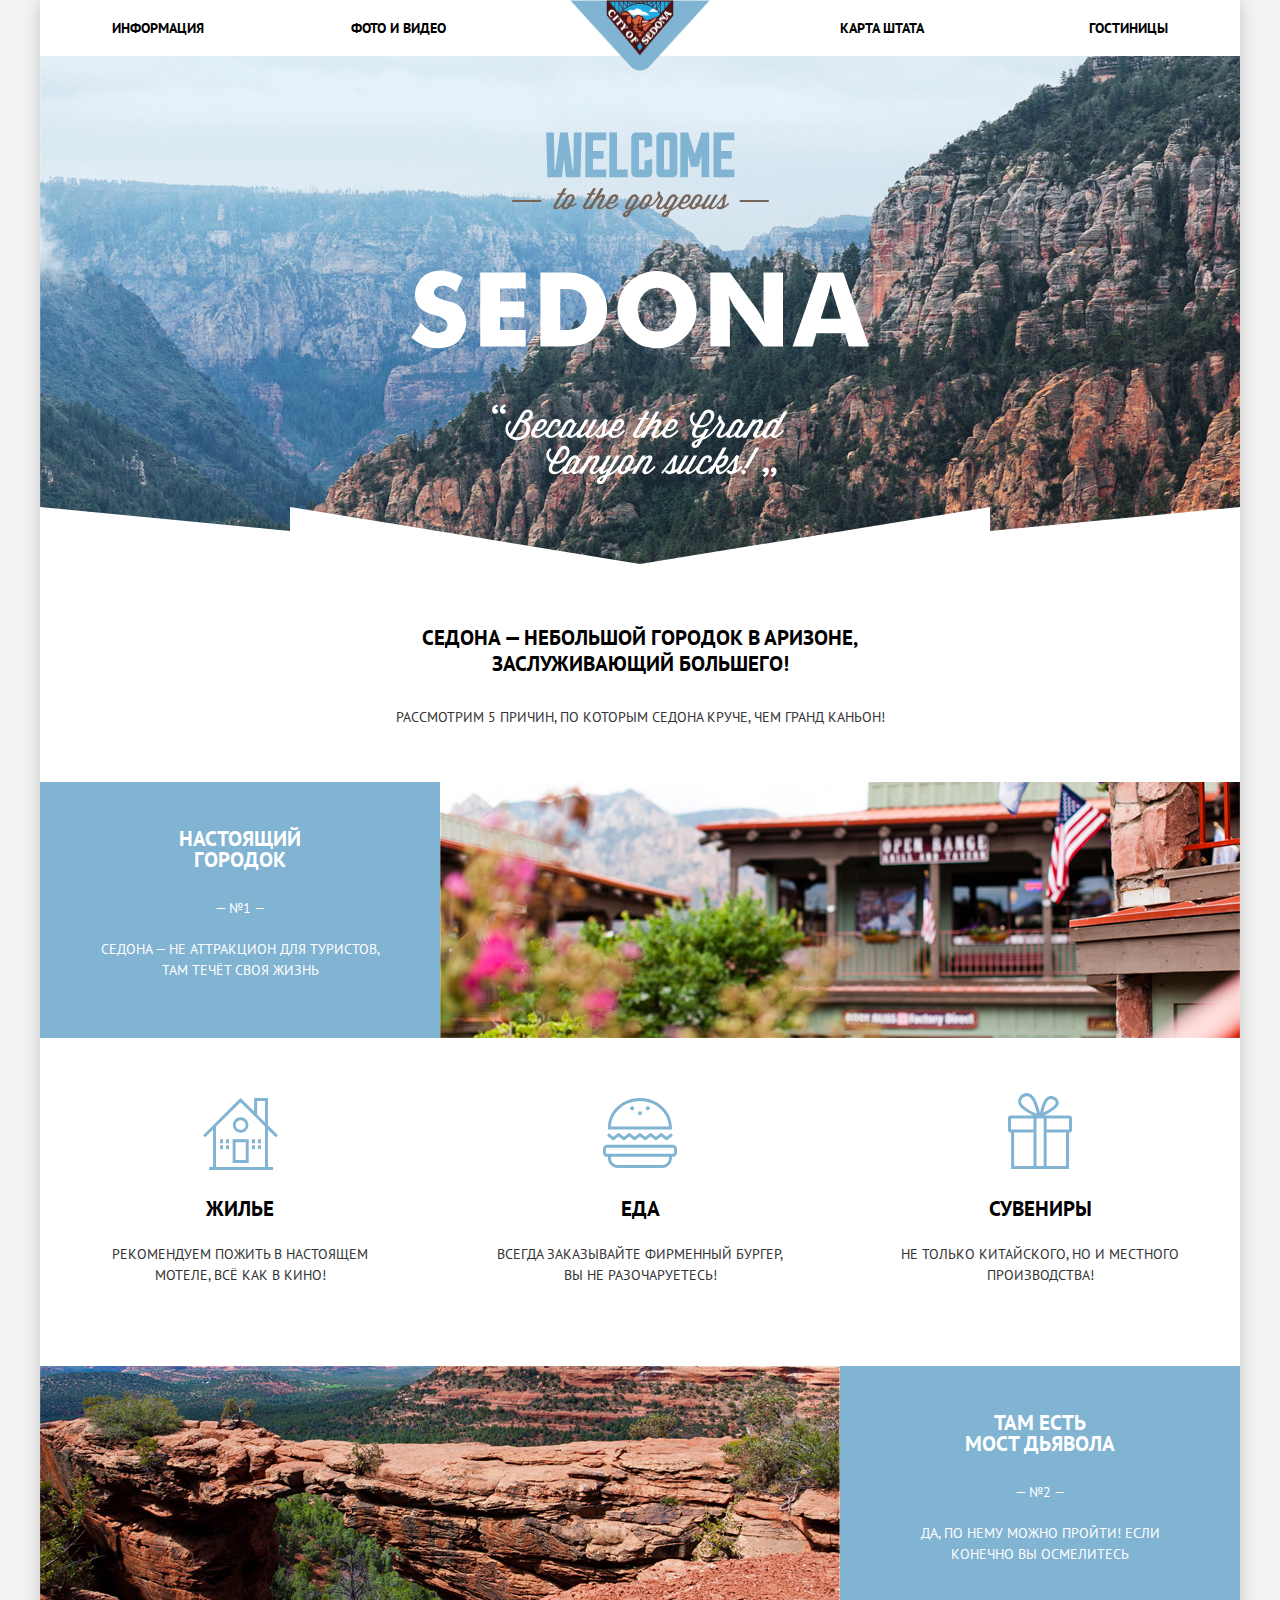
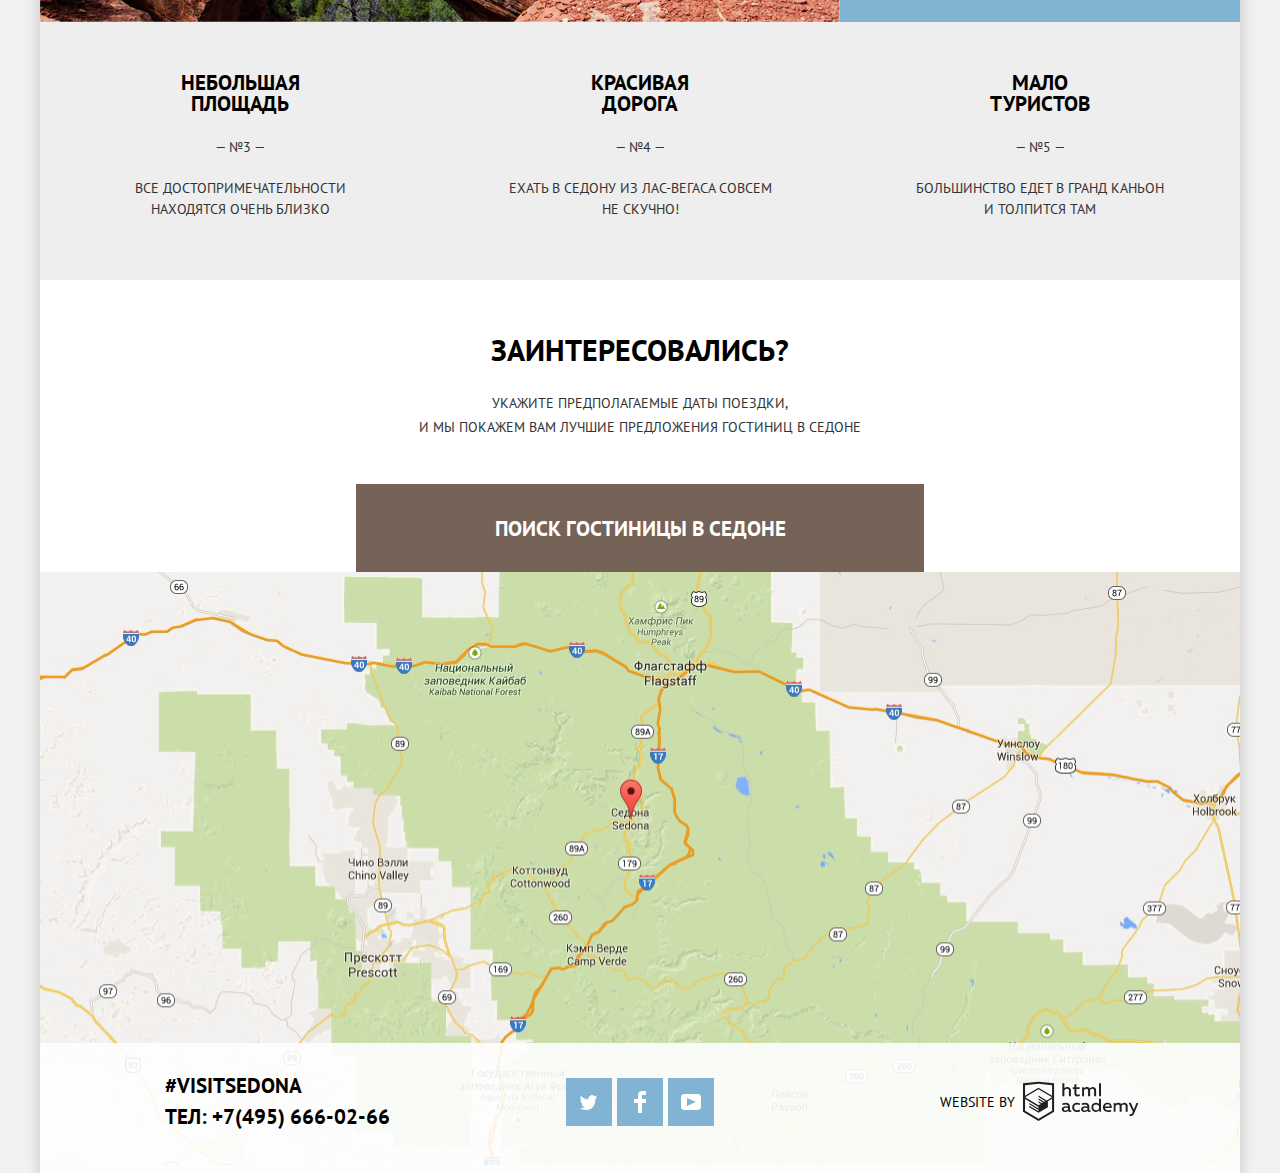
==== commit ece506e6: "исправления формы" ====
--- a/index.html
+++ b/index.html
@@ -83,42 +83,46 @@
           <h2>Заинтересовались?</h2>
           <p class="hotel-search-text">Укажите предполагаемые даты поездки,<br>и мы покажем вам лучшие предложения гостиниц в Седоне</p>
           <button class="brown-button brown-button-big" type="button">Поиск гостиницы в Седоне</button>
-          <form class="search-form" action="index.html" method="post">
-            <h3 class="visually-hidden">Поиск гостиницы в Седоне</h3>
-            <p class="search-form-item">
-              <label class="form-item-arrival" for="arrival-date">Дата заезда:</label>
-              <input id="arrival-date" type="text" name="arrival-date" placeholder="24 апреля 2017" value="" >
-              <button class="input-calendar" type="button">
-                <svg xmlns="http://www.w3.org/2000/svg" width="21" height="22" viewBox="0 0 21 22"><path d="M19.251 2.025h-2.845V.648c0-.381-.294-.689-.656-.689-.363 0-.656.308-.656.689v1.377h-3.938V.648c0-.381-.294-.689-.655-.689-.363 0-.657.308-.657.689v1.377H5.906V.648c0-.381-.294-.689-.656-.689-.363 0-.657.308-.657.689v1.377H1.75C.784 2.025 0 2.847 0 3.862v16.302C0 21.179.784 22 1.75 22h17.501c.966 0 1.749-.821 1.749-1.836V3.862c0-1.015-.783-1.837-1.749-1.837zm.437 18.139a.448.448 0 0 1-.437.459H1.75a.45.45 0 0 1-.438-.459V3.862a.45.45 0 0 1 .438-.459h2.844v1.378c0 .381.294.689.657.689.362 0 .656-.308.656-.689V3.403h3.938v1.378c0 .381.294.689.657.689.361 0 .655-.308.655-.689V3.403h3.938v1.378c0 .381.293.689.656.689.362 0 .656-.308.656-.689V3.403h2.845c.241 0 .437.206.437.459v16.302z"/><path d="M4.594 8.225h2.625v2.066H4.594zM4.594 11.668h2.625v2.067H4.594zM4.594 15.112h2.625v2.066H4.594zM9.188 15.112h2.625v2.066H9.188zM9.188 11.668h2.625v2.067H9.188zM9.188 8.225h2.625v2.066H9.188zM13.781 15.112h2.625v2.066h-2.625zM13.781 11.668h2.625v2.067h-2.625zM13.781 8.225h2.625v2.066h-2.625z"/></svg>
-              </button>
-            </p>
-            <p class="search-form-item">
-              <label class="form-item-departure" for="departure-date">Дата выезда:</label>
-              <input id="departure-date" type="text" name="departure-date" placeholder="4 июля 2017" value="">
-              <button class="input-calendar" type="button">
-                <svg xmlns="http://www.w3.org/2000/svg" width="21" height="22" viewBox="0 0 21 22"><path d="M19.251 2.025h-2.845V.648c0-.381-.294-.689-.656-.689-.363 0-.656.308-.656.689v1.377h-3.938V.648c0-.381-.294-.689-.655-.689-.363 0-.657.308-.657.689v1.377H5.906V.648c0-.381-.294-.689-.656-.689-.363 0-.657.308-.657.689v1.377H1.75C.784 2.025 0 2.847 0 3.862v16.302C0 21.179.784 22 1.75 22h17.501c.966 0 1.749-.821 1.749-1.836V3.862c0-1.015-.783-1.837-1.749-1.837zm.437 18.139a.448.448 0 0 1-.437.459H1.75a.45.45 0 0 1-.438-.459V3.862a.45.45 0 0 1 .438-.459h2.844v1.378c0 .381.294.689.657.689.362 0 .656-.308.656-.689V3.403h3.938v1.378c0 .381.294.689.657.689.361 0 .655-.308.655-.689V3.403h3.938v1.378c0 .381.293.689.656.689.362 0 .656-.308.656-.689V3.403h2.845c.241 0 .437.206.437.459v16.302z"/><path d="M4.594 8.225h2.625v2.066H4.594zM4.594 11.668h2.625v2.067H4.594zM4.594 15.112h2.625v2.066H4.594zM9.188 15.112h2.625v2.066H9.188zM9.188 11.668h2.625v2.067H9.188zM9.188 8.225h2.625v2.066H9.188zM13.781 15.112h2.625v2.066h-2.625zM13.781 11.668h2.625v2.067h-2.625zM13.781 8.225h2.625v2.066h-2.625z"/></svg>
-              </button>
-            </p>
-            <p class="people-counter">
-              <label for="adult">Взрослые:</label>
-              <span class="people-counter-container">
-                <button type="button">−</button>
-                <input id="adult" type="number" name="adult" value="2">
-                <button type="button">+</button>
-              </span>
-            </p>
-            <p class="people-counter">
-              <label for="child">Дети:</label>
-              <span class="people-counter-container">
-                <button type="button">−</button>
-                <input id="child" type="number" name="child" value="0">
-                <button type="button">+</button>
-              </span>
-            </p>
-            <button type="submit" class="blue-button blue-button-big">Найти</button>
-          </form>
+
+          <div class="search-form-container">
+            <form class="search-form" action="index.html" method="post">
+              <h3 class="visually-hidden">Поиск гостиницы в Седоне</h3>
+              <p class="search-form-item">
+                <label class="form-item-arrival" for="arrival-date">Дата заезда:</label>
+                <input id="arrival-date" type="text" name="arrival-date" placeholder="24 апреля 2017" value="" >
+                <button class="input-calendar" type="button" aria-label="Открыть календарь">
+                  <svg xmlns="http://www.w3.org/2000/svg" width="21" height="22" viewBox="0 0 21 22"><path d="M19.251 2.025h-2.845V.648c0-.381-.294-.689-.656-.689-.363 0-.656.308-.656.689v1.377h-3.938V.648c0-.381-.294-.689-.655-.689-.363 0-.657.308-.657.689v1.377H5.906V.648c0-.381-.294-.689-.656-.689-.363 0-.657.308-.657.689v1.377H1.75C.784 2.025 0 2.847 0 3.862v16.302C0 21.179.784 22 1.75 22h17.501c.966 0 1.749-.821 1.749-1.836V3.862c0-1.015-.783-1.837-1.749-1.837zm.437 18.139a.448.448 0 0 1-.437.459H1.75a.45.45 0 0 1-.438-.459V3.862a.45.45 0 0 1 .438-.459h2.844v1.378c0 .381.294.689.657.689.362 0 .656-.308.656-.689V3.403h3.938v1.378c0 .381.294.689.657.689.361 0 .655-.308.655-.689V3.403h3.938v1.378c0 .381.293.689.656.689.362 0 .656-.308.656-.689V3.403h2.845c.241 0 .437.206.437.459v16.302z"/><path d="M4.594 8.225h2.625v2.066H4.594zM4.594 11.668h2.625v2.067H4.594zM4.594 15.112h2.625v2.066H4.594zM9.188 15.112h2.625v2.066H9.188zM9.188 11.668h2.625v2.067H9.188zM9.188 8.225h2.625v2.066H9.188zM13.781 15.112h2.625v2.066h-2.625zM13.781 11.668h2.625v2.067h-2.625zM13.781 8.225h2.625v2.066h-2.625z"/></svg>
+                </button>
+              </p>
+              <p class="search-form-item">
+                <label class="form-item-departure" for="departure-date">Дата выезда:</label>
+                <input id="departure-date" type="text" name="departure-date" placeholder="4 июля 2017" value="">
+                <button class="input-calendar" type="button" aria-label="Открыть календарь">
+                  <svg xmlns="http://www.w3.org/2000/svg" width="21" height="22" viewBox="0 0 21 22"><path d="M19.251 2.025h-2.845V.648c0-.381-.294-.689-.656-.689-.363 0-.656.308-.656.689v1.377h-3.938V.648c0-.381-.294-.689-.655-.689-.363 0-.657.308-.657.689v1.377H5.906V.648c0-.381-.294-.689-.656-.689-.363 0-.657.308-.657.689v1.377H1.75C.784 2.025 0 2.847 0 3.862v16.302C0 21.179.784 22 1.75 22h17.501c.966 0 1.749-.821 1.749-1.836V3.862c0-1.015-.783-1.837-1.749-1.837zm.437 18.139a.448.448 0 0 1-.437.459H1.75a.45.45 0 0 1-.438-.459V3.862a.45.45 0 0 1 .438-.459h2.844v1.378c0 .381.294.689.657.689.362 0 .656-.308.656-.689V3.403h3.938v1.378c0 .381.294.689.657.689.361 0 .655-.308.655-.689V3.403h3.938v1.378c0 .381.293.689.656.689.362 0 .656-.308.656-.689V3.403h2.845c.241 0 .437.206.437.459v16.302z"/><path d="M4.594 8.225h2.625v2.066H4.594zM4.594 11.668h2.625v2.067H4.594zM4.594 15.112h2.625v2.066H4.594zM9.188 15.112h2.625v2.066H9.188zM9.188 11.668h2.625v2.067H9.188zM9.188 8.225h2.625v2.066H9.188zM13.781 15.112h2.625v2.066h-2.625zM13.781 11.668h2.625v2.067h-2.625zM13.781 8.225h2.625v2.066h-2.625z"/></svg>
+                </button>
+              </p>
+              <p class="people-counter">
+                <label for="adult">Взрослые:</label>
+                <span class="people-counter-container">
+                  <button type="button" aria-label="Уменьшить количество">−</button>
+                  <input id="adult" type="number" name="adult" value="2">
+                  <button type="button" aria-label="Увеличить количество">+</button>
+                </span>
+              </p>
+              <p class="people-counter">
+                <label for="child">Дети:</label>
+                <span class="people-counter-container">
+                  <button type="button" aria-label="Уменьшить количество">−</button>
+                  <input id="child" type="number" name="child" value="0">
+                  <button type="button" aria-label="Увеличить количество">+</button>
+                </span>
+              </p>
+              <button type="submit" class="blue-button blue-button-big">Найти</button>
+            </form>
+        </div>
 
         </section>
+        <iframe src="https://www.google.com/maps/embed?pb=!1m18!1m12!1m3!1d52385.13565747691!2d-111.83015810420495!3d34.85444381570012!2m3!1f0!2f0!3f0!3m2!1i1024!2i768!4f13.1!3m3!1m2!1s0x872da132f942b00d%3A0x5548c523fa6c8efd!2z0KHQtdC00L7QvdCwLCDQkNGA0LjQt9C-0L3QsCA4NjMzNiwg0KHQqNCQ!5e0!3m2!1sru!2sru!4v1584162866774!5m2!1sru!2sru" width="1200" height="593" aria-label="интерактивная карта" allowfullscreen="" aria-hidden="false" tabindex="0"></iframe>
         <img src="img/content/map.png" alt="город Седона расположен в северной части долины Верде штата Аризона, по обе стороны границы между округами Коконино и Явапаи" width="1200" height="593">
       </main>
 
@@ -168,5 +172,6 @@
           </p>
       </footer>
     </div>
+    <script src="js/form.js"></script>
   </body>
 </html>
--- a/css/style.css
+++ b/css/style.css
@@ -276,13 +276,13 @@
 }
 
 .big-reason-advantages-housing {
-  background-image: url(../img/bg/icon-reason1.svg);
+  background-image: url("../img/bg/icon-reason1.svg");
   background-repeat: no-repeat;
   background-position: top 60px center;
 }
 
 .big-reason-advantages-food {
-  background-image: url(../img/bg/icon-reason3.svg);
+  background-image: url("../img/bg/icon-reason3.svg");
   background-repeat: no-repeat;
   background-position: top 60px center;
 }
@@ -292,7 +292,7 @@
 }
 
 .big-reason-advantages-souvenirs {
-  background-image: url(../img/bg/icon-reason2.svg);
+  background-image: url("../img/bg/icon-reason2.svg");
   background-repeat: no-repeat;
   background-position: top 55px center;
 }
@@ -363,13 +363,19 @@
   cursor: pointer;
 }
 
+.search-form-container {
+  position: absolute;
+  z-index: 1;
+  top: 100%;
+  left: 0;
+  right: 0;
+  overflow: hidden;
+}
+
 .search-form {
   margin: 0;
   padding: 0;
-  position: absolute;
-  top: 100%;
-  left: 50%;
-  margin-left: -284px;
+  margin: 0 auto;
   display: flex;
   flex-wrap: wrap;
   align-content: flex-start;
@@ -383,6 +389,51 @@
   width: 458px;
   min-height: 300px;
   box-shadow: 0px 7px 15px 0 rgba(0, 1, 1, 0.15);
+  animation: bounce 0.6s;
+}
+
+.form-hide {
+  display: none;
+}
+
+.form-error {
+  animation: shake 0.6s;
+}
+
+@keyframes bounce {
+  0% {
+    transform: translateY(-800px);
+  }
+
+  50% {
+    transform: translateY(-400px);
+  }
+
+  100% {
+    transform: translateY(0);
+  }
+}
+
+@keyframes shake {
+  0%,
+  100% {
+    transform: translateX(0);
+  }
+
+  10%,
+  30%,
+  50%,
+  70%,
+  90% {
+    transform: translateX(-10px);
+  }
+
+  20%,
+  40%,
+  60%,
+  80% {
+    transform: translateX(10px);
+  }
 }
 
 .search-form input {
@@ -426,8 +477,8 @@
   color: #000000;
 }
 
-input[type='number'] {
-  -moz-appearance:textfield;
+input[type="number"] {
+  -moz-appearance: textfield;
 }
 
 input::-webkit-outer-spin-button,
@@ -561,7 +612,7 @@
   padding-left: 17px;
   padding-right: 17px;
   padding-top: 4px;
-   padding-bottom: 3px;
+  padding-bottom: 3px;
 }
 
 .blue-button-big {
@@ -580,6 +631,12 @@
 .blue-button:active {
   background-color: #5496bd;
   color: rgba(255, 255, 255, 0.3);
+}
+
+.container iframe {
+  position: absolute;
+  border: none;
+  z-index: 0;
 }
 
 .main-footer {
@@ -688,7 +745,7 @@
 /* Для страницы sedona-hotels*/
 
 .filter-form {
-  background-image: url(../img/bg/filter-background.jpg);
+  background-image: url("../img/bg/filter-background.jpg");
   min-height: 165px;
   background-color: #4a789d;
   background-repeat: no-repeat;
@@ -745,11 +802,11 @@
   width: 27px;
   height: 23px;
   background-repeat: no-repeat;
-  background-image: url(../img/icons/checkbox-off.svg);
+  background-image: url("../img/icons/checkbox-off.svg");
 }
 
 .form-checkbox input[type="checkbox"]:checked + .checkbox-indicator {
-  background-image: url(../img/icons/checkbox-on.svg);
+  background-image: url("../img/icons/checkbox-on.svg");
 }
 
 .form-checkbox input[type="checkbox"]:focus + .checkbox-indicator {
@@ -757,11 +814,11 @@
 }
 
 .form-checkbox input[type="checkbox"]:disabled + .checkbox-indicator {
-  background-image: url(../img/icons/checkbox-off-disabled.svg);
+  background-image: url("../img/icons/checkbox-off-disabled.svg");
 }
 
 .form-checkbox input[type="checkbox"]:checked:disabled + .checkbox-indicator {
-  background-image: url(../img/icons/checkbox-on-disabled.svg);
+  background-image: url("../img/icons/checkbox-on-disabled.svg");
 }
 
 .filter-item {
@@ -1021,6 +1078,8 @@
 .found-hotel h3 {
   margin: 0;
   padding: 0;
+  line-height: 1.24;
+  margin-top: 5px;
 }
 
 .description-hotel {
@@ -1029,12 +1088,13 @@
   margin-left: 30px;
   margin-right: auto;
   margin-bottom: 7px;
-  min-width: 260px;
+  width: 650px;
 }
 
 .columns-container {
   margin: 0;
   padding: 0;
+  margin-top: 7px;
   display: flex;
 }
 
@@ -1070,17 +1130,35 @@
   justify-content: space-between;
 }
 
-.rating ul {
-  display: flex;
-  list-style: none;
-  justify-content: flex-end;
-}
-
-.rating li {
-  padding-left: 5px;
-}
-
-.rating p {
+.stars {
+  margin: 0;
+  background-image: url("../img/icons/star.svg");
+  background-repeat: space;
+  height: 17px;
+  margin-left: auto;
+}
+
+.stars-5 {
+  width: 100px;
+}
+
+.stars-4 {
+  width: 85px;
+}
+
+.stars-3 {
+  width: 60px;
+}
+
+.stars-2 {
+  width: 40px;
+}
+
+.stars-1 {
+  width: 20px;
+}
+
+.rating-nmb {
   margin: 0;
   background-color: #f2f2f2;
   color: #666666;
@@ -1089,7 +1167,3 @@
   padding-bottom: 3px;
   padding-left: 16px;
 }
-
-.rating-nmb {
-  margin: 0;
-}
